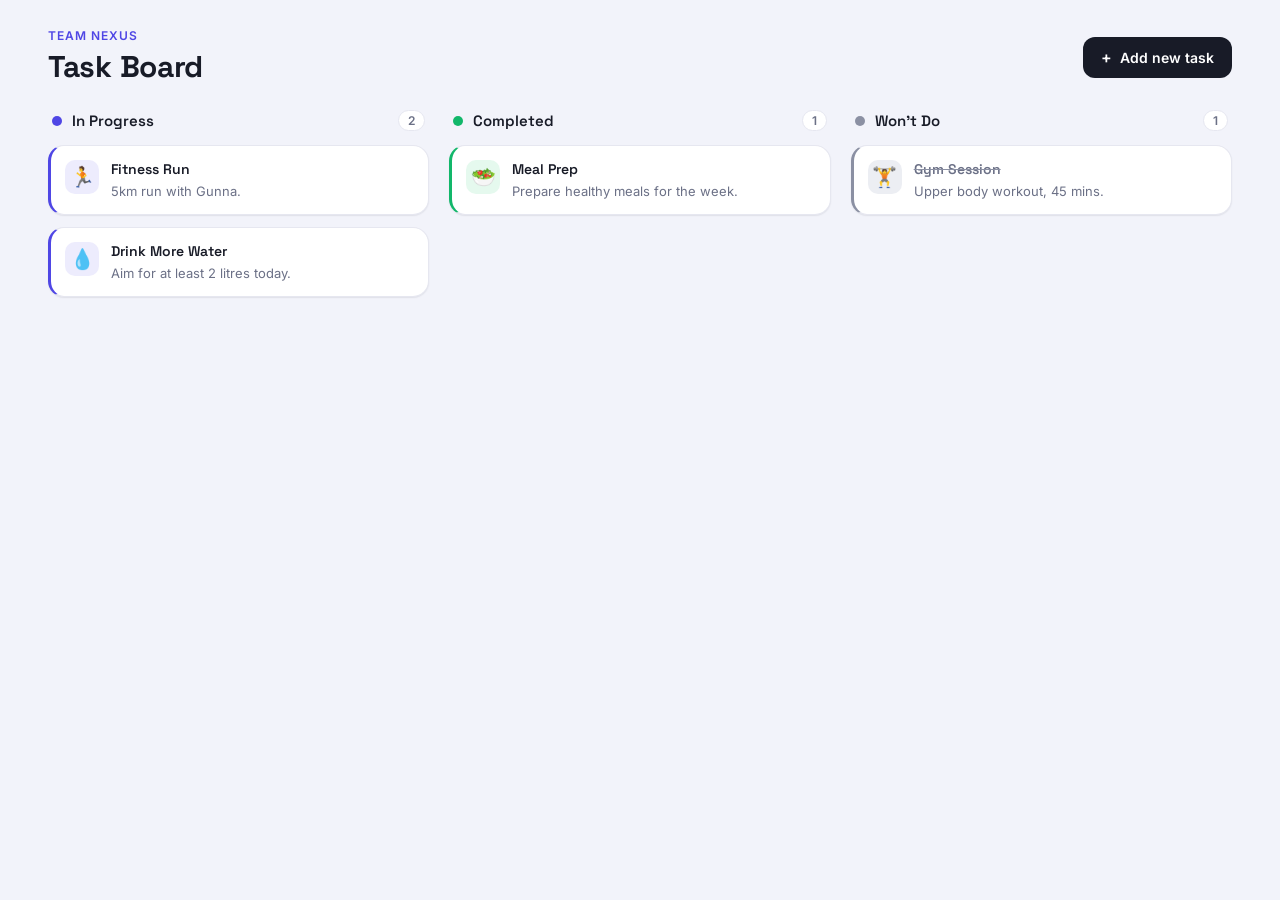
==== index.html @ 15132d20 "Add board UI: 3-column layout and task cards" ====
<!DOCTYPE html>
<html lang="en">
<head>
<meta charset="UTF-8" />
<meta name="viewport" content="width=device-width, initial-scale=1.0" />
<title>Task Board — Team Nexus</title>
<link rel="preconnect" href="https://fonts.googleapis.com" />
<link rel="preconnect" href="https://fonts.gstatic.com" crossorigin />
<link href="https://fonts.googleapis.com/css2?family=Space+Grotesk:wght@500;600;700&family=Inter:wght@400;500;600&display=swap" rel="stylesheet" />
<link rel="stylesheet" href="style.css" />
</head>
<body>

  <header class="board-header">
    <div class="board-header__title">
      <span class="board-header__eyebrow">Team Nexus</span>
      <h1>Task Board</h1>
    </div>
    <button id="addTaskBtn" class="btn-add" type="button">
      <span class="btn-add__plus" aria-hidden="true">+</span>
      Add new task
    </button>
  </header>

  <main class="board" role="main">

    <section class="column" data-status="in-progress" aria-labelledby="col-in-progress">
      <header class="column__header">
        <span class="column__dot column__dot--progress" aria-hidden="true"></span>
        <h2 id="col-in-progress">In Progress</h2>
        <span class="column__count" aria-label="task count">0</span>
      </header>
      <div class="column__cards"><!-- cards injected by board.js --></div>
    </section>

    <section class="column" data-status="completed" aria-labelledby="col-completed">
      <header class="column__header">
        <span class="column__dot column__dot--completed" aria-hidden="true"></span>
        <h2 id="col-completed">Completed</h2>
        <span class="column__count" aria-label="task count">0</span>
      </header>
      <div class="column__cards"><!-- cards injected by board.js --></div>
    </section>

    <section class="column" data-status="wont-do" aria-labelledby="col-wont-do">
      <header class="column__header">
        <span class="column__dot column__dot--wontdo" aria-hidden="true"></span>
        <h2 id="col-wont-do">Won't Do</h2>
        <span class="column__count" aria-label="task count">0</span>
      </header>
      <div class="column__cards"><!-- cards injected by board.js --></div>
    </section>

  </main>

  <!-- Person 1's data layer, untouched -->
  <script src="part1.js"></script>
  <!-- Person 2's board layer -->
  <script src="board.js"></script>
</body>
</html>
---- style.css ----
/* ===========================================
   TASK BOARD — STYLES
=========================================== */

:root {
  --bg: #f2f3fa;
  --surface: #ffffff;
  --ink: #181b27;
  --ink-soft: #6b7086;
  --border: #e6e7f0;

  --accent-progress: #4f46e5;
  --accent-progress-bg: #edecfd;
  --accent-completed: #12b76a;
  --accent-completed-bg: #e5f9ee;
  --accent-wontdo: #8b90a3;
  --accent-wontdo-bg: #eceef3;

  --radius-lg: 16px;
  --radius-md: 12px;
  --shadow-card: 0 1px 2px rgba(24, 27, 39, 0.05), 0 1px 1px rgba(24, 27, 39, 0.03);
  --shadow-card-hover: 0 8px 20px rgba(24, 27, 39, 0.08);

  --font-display: "Space Grotesk", "Inter", sans-serif;
  --font-body: "Inter", sans-serif;
}

* {
  box-sizing: border-box;
}

html,
body {
  margin: 0;
  padding: 0;
}

body {
  background: var(--bg);
  color: var(--ink);
  font-family: var(--font-body);
  min-height: 100vh;
}

/* ---------- Header ---------- */

.board-header {
  display: flex;
  align-items: center;
  justify-content: space-between;
  gap: 16px;
  padding: 28px clamp(16px, 4vw, 48px) 20px;
}

.board-header__eyebrow {
  display: block;
  font-family: var(--font-body);
  font-size: 12px;
  font-weight: 600;
  letter-spacing: 0.08em;
  text-transform: uppercase;
  color: var(--accent-progress);
  margin-bottom: 4px;
}

.board-header__title h1 {
  font-family: var(--font-display);
  font-size: clamp(22px, 3vw, 30px);
  font-weight: 700;
  margin: 0;
  letter-spacing: -0.01em;
}

.btn-add {
  display: inline-flex;
  align-items: center;
  gap: 8px;
  background: var(--ink);
  color: #fff;
  border: none;
  border-radius: var(--radius-md);
  font-family: var(--font-body);
  font-size: 14px;
  font-weight: 600;
  padding: 12px 18px;
  cursor: pointer;
  transition: transform 0.15s ease, background 0.15s ease;
  flex-shrink: 0;
}

.btn-add:hover {
  background: var(--accent-progress);
  transform: translateY(-1px);
}

.btn-add:active {
  transform: translateY(0);
}

.btn-add:focus-visible {
  outline: 2px solid var(--accent-progress);
  outline-offset: 2px;
}

.btn-add__plus {
  font-size: 16px;
  line-height: 1;
}

/* ---------- Board / Columns ---------- */

.board {
  display: grid;
  grid-template-columns: repeat(3, minmax(280px, 1fr));
  gap: 20px;
  padding: 0 clamp(16px, 4vw, 48px) 48px;
  align-items: start;
}

.column {
  background: transparent;
  min-width: 0;
}

.column__header {
  display: flex;
  align-items: center;
  gap: 10px;
  padding: 4px 4px 14px;
}

.column__header h2 {
  font-family: var(--font-display);
  font-size: 15px;
  font-weight: 600;
  margin: 0;
  flex: 1;
  min-width: 0;
}

.column__dot {
  width: 10px;
  height: 10px;
  border-radius: 50%;
  flex-shrink: 0;
}

.column__dot--progress {
  background: var(--accent-progress);
}

.column__dot--completed {
  background: var(--accent-completed);
}

.column__dot--wontdo {
  background: var(--accent-wontdo);
}

.column__count {
  font-family: var(--font-body);
  font-size: 12px;
  font-weight: 600;
  color: var(--ink-soft);
  background: var(--surface);
  border: 1px solid var(--border);
  border-radius: 999px;
  padding: 2px 9px;
  flex-shrink: 0;
}

.column__cards {
  display: flex;
  flex-direction: column;
  gap: 12px;
  min-height: 60px;
}

.column__empty {
  border: 1.5px dashed var(--border);
  border-radius: var(--radius-md);
  color: var(--ink-soft);
  font-size: 13px;
  text-align: center;
  padding: 22px 12px;
  margin: 0;
}

/* ---------- Cards ---------- */

.task-card {
  background: var(--surface);
  border: 1px solid var(--border);
  border-radius: var(--radius-lg);
  box-shadow: var(--shadow-card);
  display: flex;
  gap: 12px;
  align-items: flex-start;
  padding: 14px;
  cursor: pointer;
  border-left: 3px solid transparent;
  transition: box-shadow 0.15s ease, transform 0.15s ease, border-color 0.15s ease;
}

.task-card:hover {
  box-shadow: var(--shadow-card-hover);
  transform: translateY(-2px);
}

.task-card:focus-visible {
  outline: 2px solid var(--accent-progress);
  outline-offset: 2px;
}

.column[data-status="in-progress"] .task-card {
  border-left-color: var(--accent-progress);
}

.column[data-status="completed"] .task-card {
  border-left-color: var(--accent-completed);
}

.column[data-status="wont-do"] .task-card {
  border-left-color: var(--accent-wontdo);
}

.column[data-status="wont-do"] .task-card__title {
  color: var(--ink-soft);
  text-decoration: line-through;
  text-decoration-color: var(--accent-wontdo);
}

.task-card__icon {
  font-size: 20px;
  line-height: 1;
  width: 34px;
  height: 34px;
  flex-shrink: 0;
  display: flex;
  align-items: center;
  justify-content: center;
  border-radius: 10px;
  background: var(--accent-progress-bg);
}

.column[data-status="completed"] .task-card__icon {
  background: var(--accent-completed-bg);
}

.column[data-status="wont-do"] .task-card__icon {
  background: var(--accent-wontdo-bg);
}

.task-card__body {
  min-width: 0;
}

.task-card__title {
  font-family: var(--font-display);
  font-size: 14px;
  font-weight: 600;
  margin: 0 0 4px;
  word-break: break-word;
}

.task-card__desc {
  font-size: 13px;
  color: var(--ink-soft);
  margin: 0;
  line-height: 1.4;
  display: -webkit-box;
  -webkit-line-clamp: 2;
  -webkit-box-orient: vertical;
  overflow: hidden;
}

/* ---------- Responsive ---------- */

@media (max-width: 880px) {
  .board {
    grid-template-columns: 1fr;
  }
}

@media (max-width: 520px) {
  .board-header {
    flex-direction: column;
    align-items: flex-start;
  }

  .btn-add {
    width: 100%;
    justify-content: center;
  }
}

@media (prefers-reduced-motion: reduce) {
  .task-card,
  .btn-add {
    transition: none;
  }
}
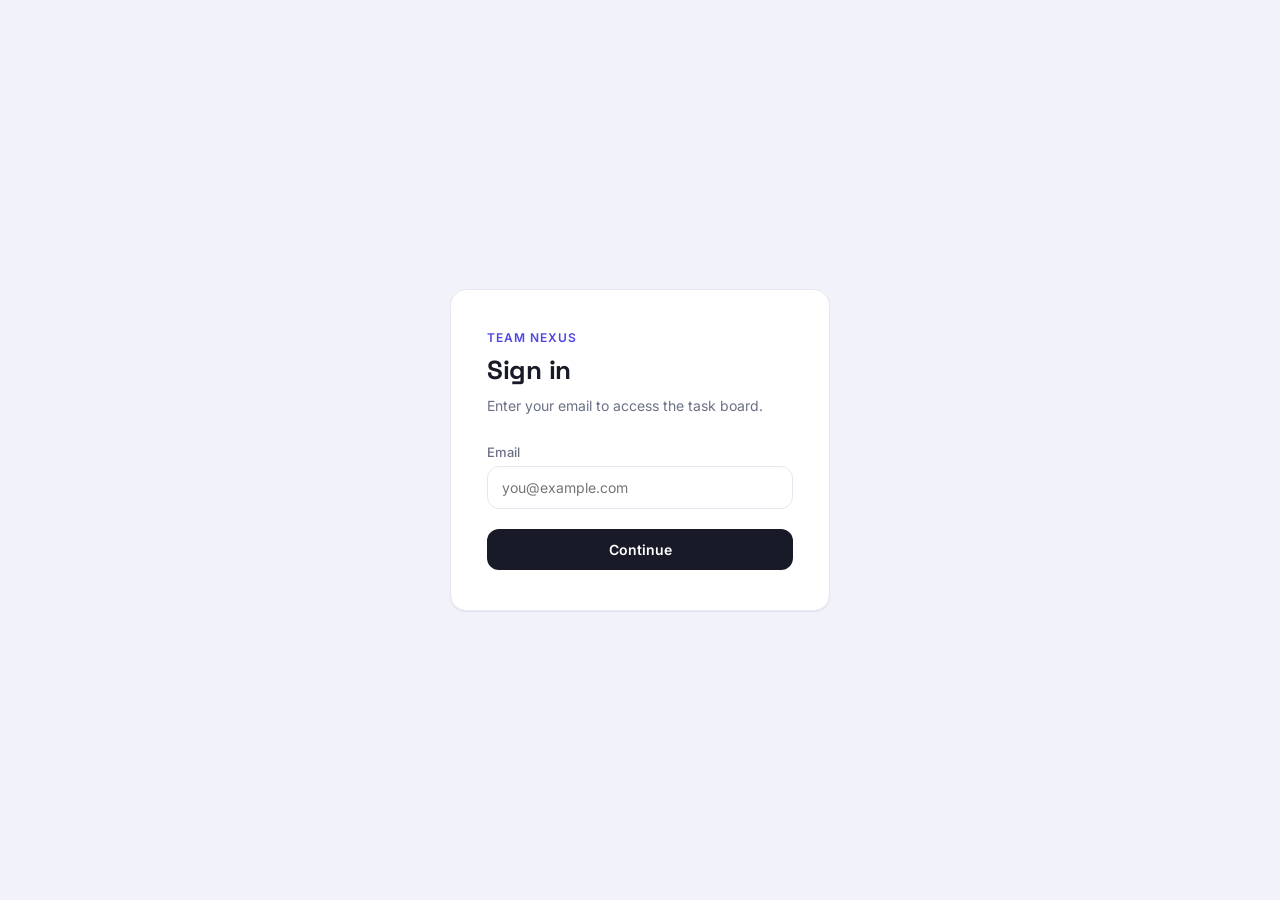
==== commit 2c9ad9af: "feat:add the login page for simple authentication" ====
--- a/index.html
+++ b/index.html
@@ -8,6 +8,11 @@
 <link rel="preconnect" href="https://fonts.gstatic.com" crossorigin />
 <link href="https://fonts.googleapis.com/css2?family=Space+Grotesk:wght@500;600;700&family=Inter:wght@400;500;600&display=swap" rel="stylesheet" />
 <link rel="stylesheet" href="style.css" />
+ <script>
+  if (!localStorage.getItem('loggedInUser')) {
+    window.location.href = 'login.html';
+  }
+</script> 
 </head>
 <body>
 
@@ -16,10 +21,16 @@
       <span class="board-header__eyebrow">Team Nexus</span>
       <h1>Task Board</h1>
     </div>
+    <div class="board-header__actions">
     <button id="addTaskBtn" class="btn-add" type="button">
       <span class="btn-add__plus" aria-hidden="true">+</span>
       Add new task
     </button>
+
+     <button id="logoutBtn" class="btn-logout" type="button">
+      Log out
+    </button>
+    </div>
   </header>
 
   <main class="board" role="main">
@@ -53,9 +64,63 @@
 
   </main>
 
+
+  <!-- Person 3's popup layer -->
+   <section class="popup hidden" id="taskPopup">
+      <div class="popup__content">
+      <div class="popup__header">
+        <h1>Task Details</h1>
+          <button class="popup__close" id="closePopupBtn" type="button" aria-label="Close popup">×</button>
+        </div>
+
+      <form class="popup__form" id="taskForm">
+        <div class="task-title">
+        <label for="taskTitle">Task name</label>
+          <input type="text" id="taskTitle" name="taskTitle" required />
+        </div>
+
+        <label for="taskDescription">Description</label>
+        <div>
+          <textarea id="taskDescription" name="taskDescription" rows="4"  placeholder="Enter a short description"></textarea>
+        </div>
+        
+        <label for="taskStatus">Icons</label>
+        <div class="icon-buttons">
+          <button type="button" class="icon-button" id="icon1" data-icon="🏃‍♀️">🏃‍♀️</button>
+          <button type="button" class="icon-button" id="icon2" data-icon="🥗">🥗</button>
+          <button type="button" class="icon-button" id="icon3" data-icon="💬">💬</button>
+          <button type="button" class="icon-button" id="icon4" data-icon="📜">📜</button>
+          <button type="button" class="icon-button" id="icon5" data-icon="💧">💧</button>
+          <button type="button" class="icon-button" id="icon6" data-icon="⏰">⏰</button>
+        </div>
+
+        <label for="taskStatus">Status</label>
+         <div class="status-buttons">
+              <button type="button" class="status-button" id="status1" data-status="in-progress">
+                <span class="status-dot status-dot--progress"><img class="status-icon" src="https://i.pinimg.com/736x/2b/f6/dd/2bf6dd3a925fbe204cc41bb9e93973e0.jpg" alt="In Progress" /></span> In Progress
+              </button>
+              <button type="button" class="status-button" id="status2" data-status="completed">
+                <span class="status-dot status-dot--completed"><img class="status-icon" src="https://i.pinimg.com/736x/78/fa/94/78fa9438077616f85ba9e31709011e64.jpg" alt="Completed" /></span> Completed
+              </button>
+              <button type="button" class="status-button" id="status3" data-status="wont-do">
+                <span class="status-dot status-dot--wontdo"><img class="status-icon" src="https://i.pinimg.com/736x/ac/c4/ae/acc4ae9c3c78590791f30624ca7a8f77.jpg" alt="Won't Do" /></span> Won't Do
+              </button>
+          </div>
+          
+        
+        <div class="popup__actions">
+          <button type="button" class="btn-delete" id="deleteTaskBtn">Delete</button>
+          <button type="submit" class="btn-submit" id="saveTaskBtn">Save</button>
+        </div>
+      </form>
+     </div>
+   </section>
+
   <!-- Person 1's data layer, untouched -->
   <script src="part1.js"></script>
   <!-- Person 2's board layer -->
   <script src="board.js"></script>
+  <script src="popup.js"></script>
+  <script src="logn.js"></script>
 </body>
 </html>
--- a/style.css
+++ b/style.css
@@ -1,25 +1,33 @@
 /* ===========================================
-   TASK BOARD — STYLES
-=========================================== */
+   TASK BOARD — DESIGN POLISH & THEME (PERSON 5)
+   =========================================== */
 
 :root {
-  --bg: #f2f3fa;
-  --surface: #ffffff;
-  --ink: #181b27;
-  --ink-soft: #6b7086;
-  --border: #e6e7f0;
-
-  --accent-progress: #4f46e5;
-  --accent-progress-bg: #edecfd;
-  --accent-completed: #12b76a;
-  --accent-completed-bg: #e5f9ee;
-  --accent-wontdo: #8b90a3;
-  --accent-wontdo-bg: #eceef3;
-
+  /* Blueprint Dark Cosmic Theme */
+  --bg-gradient: linear-gradient(135deg, #140d1e 0%, #23122e 50%, #1a0f28 100%);
+  --surface-board: rgba(255, 255, 255, 0.96);
+  --surface-card: #ffffff;
+  --ink: #111827;
+  --ink-soft: #6b7280;
+  --border: #e5e7eb;
+
+  /* Status Accents & Soft Background Fills */
+  --accent-progress: #f49e0a;
+  --accent-progress-bg: #fef3c7;
+  
+  --accent-completed: #10b981;
+  --accent-completed-bg: #d1fae5;
+  
+  --accent-wontdo: #f43f5e;
+  --accent-wontdo-bg: #ffe4e6;
+
+  /* Elevation & Geometry */
+  --radius-xl: 24px;
   --radius-lg: 16px;
   --radius-md: 12px;
-  --shadow-card: 0 1px 2px rgba(24, 27, 39, 0.05), 0 1px 1px rgba(24, 27, 39, 0.03);
-  --shadow-card-hover: 0 8px 20px rgba(24, 27, 39, 0.08);
+  --shadow-board: 0 25px 50px -12px rgba(0, 0, 0, 0.4);
+  --shadow-card: 0 2px 4px rgba(0, 0, 0, 0.04), 0 1px 2px rgba(0, 0, 0, 0.02);
+  --shadow-card-hover: 0 12px 24px -6px rgba(0, 0, 0, 0.12), 0 4px 8px -2px rgba(0, 0, 0, 0.06);
 
   --font-display: "Space Grotesk", "Inter", sans-serif;
   --font-body: "Inter", sans-serif;
@@ -36,89 +44,119 @@
 }
 
 body {
-  background: var(--bg);
+  background: var(--bg-gradient);
+  background-attachment: fixed;
   color: var(--ink);
   font-family: var(--font-body);
   min-height: 100vh;
-}
-
-/* ---------- Header ---------- */
+  display: flex;
+  flex-direction: column;
+}
+
+/* ---------- Header & Action Controls ---------- */
 
 .board-header {
   display: flex;
   align-items: center;
   justify-content: space-between;
   gap: 16px;
-  padding: 28px clamp(16px, 4vw, 48px) 20px;
+  padding: 36px clamp(16px, 5vw, 64px) 24px;
+  max-width: 1400px;
+  width: 100%;
+  margin: 0 auto;
 }
 
 .board-header__eyebrow {
-  display: block;
-  font-family: var(--font-body);
-  font-size: 12px;
-  font-weight: 600;
-  letter-spacing: 0.08em;
+  display: inline-block;
+  font-family: var(--font-body);
+  font-size: 11px;
+  font-weight: 700;
+  letter-spacing: 0.12em;
   text-transform: uppercase;
-  color: var(--accent-progress);
+  color: #a78bfa;
   margin-bottom: 4px;
 }
 
 .board-header__title h1 {
   font-family: var(--font-display);
-  font-size: clamp(22px, 3vw, 30px);
+  font-size: clamp(24px, 4vw, 36px);
   font-weight: 700;
   margin: 0;
-  letter-spacing: -0.01em;
-}
-
-.btn-add {
+  letter-spacing: -0.02em;
+  color: #ffffff;
+  text-shadow: 0 2px 10px rgba(0, 0, 0, 0.3);
+}
+
+.board-header__actions {
+  display: flex;
+  align-items: center;
+  gap: 12px;
+}
+
+.btn-add, .btn-logout {
   display: inline-flex;
   align-items: center;
   gap: 8px;
-  background: var(--ink);
-  color: #fff;
+  background: #ffffff;
+  color: #111827;
   border: none;
   border-radius: var(--radius-md);
   font-family: var(--font-body);
   font-size: 14px;
   font-weight: 600;
-  padding: 12px 18px;
+  padding: 12px 20px;
   cursor: pointer;
-  transition: transform 0.15s ease, background 0.15s ease;
+  box-shadow: 0 4px 14px rgba(0, 0, 0, 0.25);
+  transition: transform 0.2s cubic-bezier(0.16, 1, 0.3, 1), background 0.2s ease, box-shadow 0.2s ease;
   flex-shrink: 0;
 }
-
-.btn-add:hover {
-  background: var(--accent-progress);
-  transform: translateY(-1px);
-}
-
-.btn-add:active {
+.btn-logout{
+  padding: 12px 25px;
+}
+
+.btn-add:hover, .btn-logout:hover {
+  background: #f3f4f6;
+  transform: translateY(-2px);
+  box-shadow: 0 8px 20px rgba(0, 0, 0, 0.35);
+}
+
+.btn-add:active, .btn-logout:active {
   transform: translateY(0);
 }
 
-.btn-add:focus-visible {
-  outline: 2px solid var(--accent-progress);
-  outline-offset: 2px;
-}
-
-.btn-add__plus {
-  font-size: 16px;
+.btn-add:focus-visible, .btn-logout:focus-visible {
+  outline: 3px solid #a78bfa;
+  outline-offset: 3px;
+}
+
+.btn-add__plus, .btn-logout__plus {
+  font-size: 18px;
+  font-weight: 700;
   line-height: 1;
 }
 
-/* ---------- Board / Columns ---------- */
+
+
+/* ---------- Main Board Panel ---------- */
 
 .board {
   display: grid;
   grid-template-columns: repeat(3, minmax(280px, 1fr));
-  gap: 20px;
-  padding: 0 clamp(16px, 4vw, 48px) 48px;
+  gap: 24px;
+  padding: 0 clamp(16px, 5vw, 64px) 64px;
   align-items: start;
+  max-width: 1400px;
+  width: 100%;
+  margin: 0 auto;
 }
 
 .column {
-  background: transparent;
+  background: rgba(255, 255, 255, 0.92);
+  backdrop-filter: blur(12px);
+  border-radius: var(--radius-xl);
+  padding: 20px;
+  box-shadow: var(--shadow-board);
+  border: 1px solid rgba(255, 255, 255, 0.2);
   min-width: 0;
 }
 
@@ -126,16 +164,17 @@
   display: flex;
   align-items: center;
   gap: 10px;
-  padding: 4px 4px 14px;
+  padding: 4px 4px 18px;
 }
 
 .column__header h2 {
   font-family: var(--font-display);
-  font-size: 15px;
-  font-weight: 600;
+  font-size: 16px;
+  font-weight: 700;
   margin: 0;
   flex: 1;
   min-width: 0;
+  color: #1f2937;
 }
 
 .column__dot {
@@ -145,83 +184,95 @@
   flex-shrink: 0;
 }
 
-.column__dot--progress {
-  background: var(--accent-progress);
-}
-
-.column__dot--completed {
-  background: var(--accent-completed);
-}
-
-.column__dot--wontdo {
-  background: var(--accent-wontdo);
-}
+.column__dot--progress { background: var(--accent-progress); }
+.column__dot--completed { background: var(--accent-completed); }
+.column__dot--wontdo    { background: var(--accent-wontdo); }
 
 .column__count {
   font-family: var(--font-body);
   font-size: 12px;
-  font-weight: 600;
+  font-weight: 700;
   color: var(--ink-soft);
-  background: var(--surface);
-  border: 1px solid var(--border);
+  background: rgba(0, 0, 0, 0.05);
   border-radius: 999px;
-  padding: 2px 9px;
+  padding: 3px 10px;
   flex-shrink: 0;
 }
 
 .column__cards {
   display: flex;
   flex-direction: column;
-  gap: 12px;
-  min-height: 60px;
+  gap: 14px;
+  min-height: 80px;
 }
 
 .column__empty {
-  border: 1.5px dashed var(--border);
-  border-radius: var(--radius-md);
+  border: 2px dashed rgba(0, 0, 0, 0.1);
+  border-radius: var(--radius-lg);
   color: var(--ink-soft);
   font-size: 13px;
+  font-weight: 500;
   text-align: center;
-  padding: 22px 12px;
+  padding: 32px 16px;
   margin: 0;
 }
 
-/* ---------- Cards ---------- */
+/* ---------- Task Cards ---------- */
 
 .task-card {
-  background: var(--surface);
+  background: var(--surface-card);
   border: 1px solid var(--border);
   border-radius: var(--radius-lg);
   box-shadow: var(--shadow-card);
   display: flex;
-  gap: 12px;
+  gap: 14px;
   align-items: flex-start;
-  padding: 14px;
+  padding: 16px;
   cursor: pointer;
-  border-left: 3px solid transparent;
-  transition: box-shadow 0.15s ease, transform 0.15s ease, border-color 0.15s ease;
+  border-left: 4px solid transparent;
+  transition: box-shadow 0.2s ease, transform 0.2s cubic-bezier(0.16, 1, 0.3, 1), border-color 0.2s ease, background-color 0.2s ease;
 }
 
 .task-card:hover {
   box-shadow: var(--shadow-card-hover);
-  transform: translateY(-2px);
+  transform: translateY(-3px);
 }
 
 .task-card:focus-visible {
-  outline: 2px solid var(--accent-progress);
+  outline: 3px solid #a78bfa;
   outline-offset: 2px;
 }
 
+/* Dynamic Card Default Colors per Status */
 .column[data-status="in-progress"] .task-card {
   border-left-color: var(--accent-progress);
+  background-color: #fffdfa;
 }
 
 .column[data-status="completed"] .task-card {
   border-left-color: var(--accent-completed);
+  background-color: #fafdfb;
 }
 
 .column[data-status="wont-do"] .task-card {
   border-left-color: var(--accent-wontdo);
+  background-color: #fffafb;
+}
+
+/* Dynamic Card Hover Colors per Status */
+.column[data-status="in-progress"] .task-card:hover {
+  background-color: var(--accent-progress-bg);
+  border-color: var(--accent-progress);
+}
+
+.column[data-status="completed"] .task-card:hover {
+  background-color: var(--accent-completed-bg);
+  border-color: var(--accent-completed);
+}
+
+.column[data-status="wont-do"] .task-card:hover {
+  background-color: var(--accent-wontdo-bg);
+  border-color: var(--accent-wontdo);
 }
 
 .column[data-status="wont-do"] .task-card__title {
@@ -233,13 +284,13 @@
 .task-card__icon {
   font-size: 20px;
   line-height: 1;
-  width: 34px;
-  height: 34px;
+  width: 40px;
+  height: 40px;
   flex-shrink: 0;
   display: flex;
   align-items: center;
   justify-content: center;
-  border-radius: 10px;
+  border-radius: var(--radius-md);
   background: var(--accent-progress-bg);
 }
 
@@ -257,8 +308,9 @@
 
 .task-card__title {
   font-family: var(--font-display);
-  font-size: 14px;
+  font-size: 15px;
   font-weight: 600;
+  color: var(--ink);
   margin: 0 0 4px;
   word-break: break-word;
 }
@@ -267,18 +319,267 @@
   font-size: 13px;
   color: var(--ink-soft);
   margin: 0;
-  line-height: 1.4;
+  line-height: 1.5;
   display: -webkit-box;
   -webkit-line-clamp: 2;
   -webkit-box-orient: vertical;
   overflow: hidden;
 }
 
-/* ---------- Responsive ---------- */
-
-@media (max-width: 880px) {
+/* ---------- Modal Ready Helper Classes (For Person 3 & 4) ---------- */
+
+.modal-overlay {
+  position: fixed;
+  inset: 0;
+  background: rgba(0, 0, 0, 0.6);
+  backdrop-filter: blur(6px);
+  display: flex;
+  align-items: center;
+  justify-content: center;
+  padding: 20px;
+  z-index: 1000;
+  transition: opacity 0.25s ease, visibility 0.25s ease;
+}
+
+.modal-card {
+  background: #ffffff;
+  width: 100%;
+  max-width: 480px;
+  border-radius: var(--radius-xl);
+  padding: 28px;
+  box-shadow: 0 20px 25px -5px rgba(0, 0, 0, 0.3);
+}
+
+.hidden {
+  display: none !important;
+  opacity: 0;
+  pointer-events: none;
+}
+
+/* ---------- Task Popup ---------- */
+
+.popup {
+  position: fixed;
+  inset: 0;
+  background: rgba(20, 13, 30, 0.65);
+  backdrop-filter: blur(6px);
+  display: flex;
+  align-items: center;
+  justify-content: center;
+  padding: 20px;
+  z-index: 1000;
+}
+
+.popup__content {
+  background: #ffffff;
+  width: 100%;
+  max-width: 480px;
+  max-height: 90vh;
+  overflow-y: auto;
+  border-radius: var(--radius-xl);
+  padding: 28px;
+  box-shadow: 0 20px 25px -5px rgba(0, 0, 0, 0.3);
+}
+
+.popup__header {
+  display: flex;
+  align-items: center;
+  justify-content: space-between;
+  margin-bottom: 20px;
+}
+
+.popup__header h1 {
+  font-family: var(--font-display);
+  font-size: 20px;
+  font-weight: 700;
+  margin: 0;
+  color: var(--ink);
+}
+
+.popup__close {
+  background: none;
+  border: none;
+  font-size: 22px;
+  line-height: 1;
+  color: var(--ink-soft);
+  cursor: pointer;
+  padding: 4px 8px;
+  border-radius: var(--radius-md);
+  transition: background 0.15s ease, color 0.15s ease;
+}
+
+.popup__close:hover {
+  background: rgba(0, 0, 0, 0.06);
+  color: var(--ink);
+}
+
+.popup__form {
+  display: flex;
+  flex-direction: column;
+  gap: 16px;
+}
+
+.popup__form label {
+  display: block;
+  font-family: var(--font-body);
+  font-size: 13px;
+  font-weight: 600;
+  color: var(--ink);
+  margin-bottom: 6px;
+}
+
+.popup__form input[type="text"],
+.popup__form textarea {
+  width: 100%;
+  font-family: var(--font-body);
+  font-size: 14px;
+  color: var(--ink);
+  background: #f9fafb;
+  border: 1px solid var(--border);
+  border-radius: var(--radius-md);
+  padding: 10px 12px;
+  resize: vertical;
+  transition: border-color 0.15s ease, box-shadow 0.15s ease;
+}
+
+.popup__form input[type="text"]:focus,
+.popup__form textarea:focus {
+  outline: none;
+  border-color: #a78bfa;
+  box-shadow: 0 0 0 3px rgba(167, 139, 250, 0.25);
+}
+
+.icon-buttons {
+  display: flex;
+  flex-wrap: wrap;
+  gap: 8px;
+}
+
+.icon-button {
+  font-size: 18px;
+  background: #f9fafb;
+  border: 1px solid var(--border);
+  border-radius: var(--radius-md);
+  width: 42px;
+  height: 42px;
+  display: flex;
+  align-items: center;
+  justify-content: center;
+  cursor: pointer;
+  transition: border-color 0.15s ease, background 0.15s ease, transform 0.15s ease;
+}
+
+.icon-button:hover {
+  background: #f3f4f6;
+}
+
+.icon-button.selected {
+  border-color: #a78bfa;
+  background: #ede9fe;
+  transform: translateY(-1px);
+}
+
+.status-buttons {
+  display: flex;
+  flex-direction: column;
+  gap: 8px;
+}
+
+.status-button {
+  display: flex;
+  align-items: center;
+  gap: 10px;
+  font-family: var(--font-body);
+  font-size: 13px;
+  font-weight: 600;
+  color: var(--ink);
+  background: #f9fafb;
+  border: 1px solid var(--border);
+  border-radius: var(--radius-md);
+  padding: 10px 12px;
+  cursor: pointer;
+  text-align: left;
+  transition: border-color 0.15s ease, background 0.15s ease;
+}
+
+.status-button:hover {
+  background: #f3f4f6;
+}
+
+.status-button.selected {
+  border-color: #a78bfa;
+  background: #ede9fe;
+}
+
+.status-dot {
+  width: 20px;
+  height: 20px;
+  border-radius: 50%;
+  flex-shrink: 0;
+  display: flex;
+  align-items: center;
+  justify-content: center;
+  overflow: hidden;
+}
+
+.status-dot--progress { background: var(--accent-progress-bg); }
+.status-dot--completed { background: var(--accent-completed-bg); }
+.status-dot--wontdo { background: var(--accent-wontdo-bg); }
+
+.status-icon {
+  width: 12px;
+  height: 12px;
+  object-fit: cover;
+  border-radius: 50%;
+}
+
+.popup__actions {
+  display: flex;
+  justify-content: space-between;
+  align-items: center;
+  gap: 12px;
+  margin-top: 8px;
+}
+
+.btn-delete,
+.btn-submit {
+  font-family: var(--font-body);
+  font-size: 14px;
+  font-weight: 600;
+  border-radius: var(--radius-md);
+  padding: 10px 20px;
+  cursor: pointer;
+  border: none;
+  transition: transform 0.15s ease, background 0.15s ease, box-shadow 0.15s ease;
+}
+
+.btn-delete {
+  background: #fff1f2;
+  color: var(--accent-wontdo);
+}
+
+.btn-delete:hover {
+  background: #ffe4e6;
+}
+
+.btn-submit {
+  background: var(--ink);
+  color: #ffffff;
+  margin-left: auto;
+  box-shadow: 0 4px 14px rgba(0, 0, 0, 0.15);
+}
+
+.btn-submit:hover {
+  transform: translateY(-2px);
+  box-shadow: 0 8px 20px rgba(0, 0, 0, 0.2);
+}
+
+/* ---------- Responsive Breakpoints ---------- */
+
+@media (max-width: 960px) {
   .board {
     grid-template-columns: 1fr;
+    gap: 20px;
   }
 }
 
@@ -299,4 +600,4 @@
   .btn-add {
     transition: none;
   }
-}
+}
